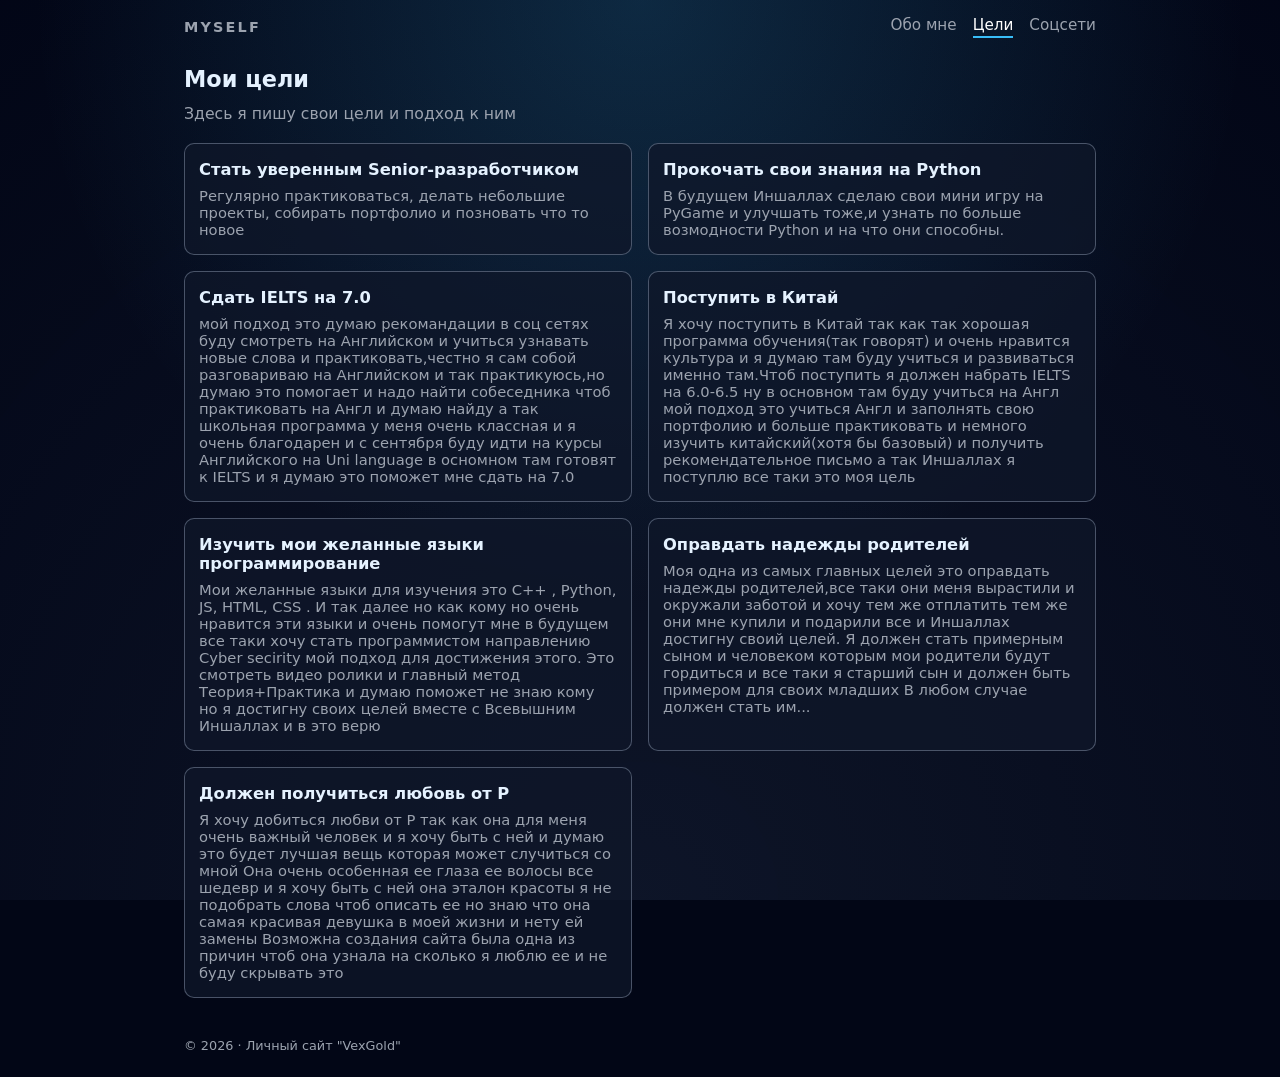
==== goals.html @ e1cd7954 "Add files via upload" ====
<!DOCTYPE html>
<html lang="ru">
<head>
  <meta charset="UTF-8" />
  <meta name="viewport" content="width=device-width, initial-scale=1.0" />
  <title>Myself — Цели</title>

  <link rel="preconnect" href="https://fonts.googleapis.com" />
  <link rel="preconnect" href="https://fonts.gstatic.com" crossorigin />
  <link
    href="https://fonts.googleapis.com/css2?family=Orbitron:wght@400;600;700&display=swap"
    rel="stylesheet"
  />

  <link rel="stylesheet" href="styles.css" />
</head>
<body class="page page-goals">
  <!-- Фон-видео -->
  <div class="bg-video-wrapper">
   <video
  class="bg-video"
  src="https://t90182498472.p.clickup-attachments.com/t90182498472/f03cf18b-3af6-42c3-a1e5-e9335282d789/AQNuDzxpCjECMzit_q8zAYYTkDcn4bsRO0yRiEjAyScOhFrHa2u3xnDvI7C7T9uCPYHyouPjLtfooLZlKV2MS4B752gR0u_Sq4hjk8E..mp4?view=open"
  autoplay
  muted
  loop
  playsinline
></video>
  </div>
  <div class="bg-overlay"></div>

  <header class="site-header">
    <div class="site-logo">Myself</div>
    <nav class="site-nav">
      <a href="about.html" class="site-nav__link">Обо мне</a>
      <a href="goals.html" class="site-nav__link site-nav__link--active">Цели</a>
      <a href="socials.html" class="site-nav__link">Соцсети</a>
    </nav>
  </header>

  <main class="site-main">
    <section class="section">
      <h1 class="section-title">Мои цели</h1>
      <p class="section-intro">
        <!-- TODO: можешь переписать текст под себя -->
        Здесь я пишу свои цели и подход к ним 
      </p>

      <div class="goals-grid">
        <!-- Пример цели 1 -->
        <article class="goal-card">
          <h2 class="goal-card__title">Стать уверенным Senior‑разработчиком</h2>
          <p class="goal-card__text">
            Регулярно практиковаться, делать небольшие проекты, собирать
            портфолио и позновать что то новое 
          </p>
        </article>

        <!-- Пример цели 2 -->
        <article class="goal-card">
          <h2 class="goal-card__title">Прокочать свои знания на Python</h2>
          <p class="goal-card__text">
            В будущем Иншаллах сделаю свои мини игру на PyGame и улучшать тоже,и узнать по больше возмодности Python и на что они способны.
          </p>
        </article>

        <!-- Пример цели 3 -->
        <article class="goal-card">
          <h2 class="goal-card__title">Сдать IELTS на 7.0</h2>
          <p class="goal-card__text">
           мой подход это думаю рекомандации в соц сетях буду смотреть на Английском и учиться 
           узнавать новые слова и практиковать,честно я сам собой разговариваю на Английском и так практикуюсь,но думаю это помогает
           и надо найти собеседника чтоб практиковать на Англ и думаю найду а так школьная программа у меня очень классная и я очень благодарен 
           и с сентября буду идти на курсы Английского на Uni language в осномном там готовят к IELTS и я думаю это поможет мне сдать на 7.0
          </p>
        </article>

        <!-- Пустая карточка 1: ты впишешь свою цель -->
        <article class="goal-card">
            <h2 class="goal-card__title">Поступить в Китай</h2>
            <p class="goal-card__text">
                Я хочу поступить в Китай так как так хорошая программа обучения(так говорят) и очень нравится культура 
                и я думаю там буду учиться и развиваться именно там.Чтоб поступить я должен набрать IELTS на 6.0-6.5 ну в основном там буду учиться на Англ 
                мой подход это учиться Англ и заполнять свою портфолию и больше практиковать и немного изучить китайский(хотя бы базовый)
                и получить рекомендательное письмо а так Иншаллах я поступлю все таки это моя цель     
            </p>
        </article>
        <!-- Пустая карточка 2: ты впишешь свою цель -->
        <article class="goal-card">
         <h2 class="goal-card__title">Изучить мои желанные языки программирование</h2>
            <p class="goal-card__text">
                Мои желанные языки для изучения это C++ , Python, JS, HTML, CSS . И так далее
                но как кому но очень нравится эти языки и очень помогут мне в будущем 
                все таки хочу стать программистом направлению Cyber secirity мой подход для достижения этого.
                Это смотреть видео ролики и главный метод Теория+Практика и думаю поможет не знаю кому но я достигну своих целей вместе с Всевышним Иншаллах и в это верю           
        </article>
        <article class="goal-card">
          <h2 class="goal-card__title">Оправдать надежды родителей</h2>
          <p class="goal-card__text">
           Моя одна из самых главных целей это оправдать надежды родителей,все таки они меня вырастили и окружали заботой
           и хочу тем же отплатить тем же они мне купили и подарили все и Иншаллах достигну своий целей.
           Я должен стать примерным сыном и человеком которым мои родители будут гордиться и все таки я старший сын и должен быть примером для своих младших
           В любом случае должен стать им...
                  </p>
        </article>
        <article class="goal-card">
            <h2 class ="goal-card__title">Должен получиться любовь от Р</h2>
            <p class="goal-card__text">
                Я хочу добиться любви от Р так как она для меня очень важный человек и я хочу быть с ней и думаю это будет лучшая вещь которая может случиться со мной 
                Она очень особенная ее глаза ее волосы все шедевр и я хочу быть с ней она эталон красоты я не подобрать слова чтоб описать ее но знаю что она самая красивая девушка в моей жизни и нету ей замены 
                Возможна создания сайта была одна из причин чтоб она узнала на сколько я люблю ее и не буду скрывать это
      </div>
    </section>
  </main>

  <footer class="site-footer">
    <p class="site-footer__text">
      © 2026 · Личный сайт "VexGold"
    </p>
  </footer>
</body>
</html>
---- styles.css ----
/*
  styles.css — минималистичный стиль для сайта "Myself"
  Цвета: тёмный фон, голубые акценты, белый текст
*/

:root {
  --color-bg-main: #020616;
  --color-bg-card: rgba(7, 16, 40, 0.9);
  --color-accent: #38bdf8; /* голубой */
  --color-accent-soft: #0ea5e9;
  --color-text: #e5f2ff;
  --color-text-muted: #9ca3af;
  --border-radius-lg: 16px;
  --border-radius-md: 10px;
  --transition-fast: 0.15s ease;
}

* {
  box-sizing: border-box;
  margin: 0;
  padding: 0;
}

body {
  min-height: 100vh;
  margin: 0;
  font-family: system-ui, -apple-system, BlinkMacSystemFont, "Segoe UI", sans-serif;
  color: var(--color-text);
  background-color: var(--color-bg-main);
  overflow-x: hidden;
}

/* Обёртка страницы и фон-видео */
.page {
  position: relative;
}

.bg-video-wrapper {
  position: fixed;
  inset: 0;
  z-index: -2;
  overflow: hidden;
}

.bg-video {
  width: 100%;
  height: 100%;
  object-fit: cover;
  filter: saturate(1.1) brightness(0.8);
}

.bg-overlay {
  position: fixed;
  inset: 0;
  background: radial-gradient(circle at top, rgba(56, 189, 248, 0.18), transparent 55%),
              radial-gradient(circle at bottom, rgba(15, 23, 42, 0.9), rgba(2, 6, 23, 0.98));
  z-index: -1;
}

.site-header,
.site-main,
.site-footer {
  position: relative;
  z-index: 1;
}

/* Шапка и навигация (минимализм) */
.site-header {
  display: flex;
  align-items: center;
  justify-content: space-between;
  padding: 16px 24px;
  max-width: 960px;
  margin: 0 auto;
}

.site-logo {
  font-weight: 600;
  letter-spacing: 0.15em;
  text-transform: uppercase;
  font-size: 0.9rem;
  color: var(--color-text-muted);
}

.site-nav {
  display: flex;
  gap: 16px;
}

.site-nav__link {
  position: relative;
  padding-bottom: 4px;
  font-size: 0.95rem;
  color: var(--color-text-muted);
  text-decoration: none;
  transition: color var(--transition-fast);
}

.site-nav__link::after {
  content: "";
  position: absolute;
  left: 0;
  bottom: 0;
  width: 0;
  height: 2px;
  background: var(--color-accent);
  transition: width var(--transition-fast);
}

.site-nav__link:hover {
  color: var(--color-text);
}

.site-nav__link:hover::after {
  width: 100%;
}

.site-nav__link--active {
  color: #ffffff;
}

.site-nav__link--active::after {
  width: 100%;
}

/* Основное содержимое */
.site-main {
  max-width: 960px;
  margin: 0 auto;
  padding: 12px 24px 40px;
}

.hero {
  margin: 32px 0 24px;
}

.hero__title {
  font-size: 2rem;
  margin-bottom: 8px;
}

.hero__subtitle {
  font-size: 0.98rem;
  color: var(--color-text-muted);
  max-width: 540px;
}

.section-title {
  font-size: 1.4rem;
  margin-bottom: 12px;
}

.section-intro,
.about-block__text {
  font-size: 0.98rem;
  color: var(--color-text-muted);
  margin-bottom: 18px;
}

.section-subtitle {
  font-size: 1.1rem;
  margin: 18px 0 10px;
}

/* Теги интересов */
.tag-list {
  list-style: none;
  display: flex;
  flex-wrap: wrap;
  gap: 8px;
}

.tag-list__item {
  padding: 6px 12px;
  border-radius: 999px;
  border: 1px solid rgba(148, 163, 184, 0.4);
  font-size: 0.85rem;
  color: var(--color-text-muted);
}

/* Карточки целей */
.goals-grid {
  display: grid;
  grid-template-columns: repeat(2, minmax(0, 1fr));
  gap: 16px;
  margin-top: 20px;
}

.goal-card {
  border-radius: var(--border-radius-md);
  border: 1px solid rgba(148, 163, 184, 0.45);
  background: rgba(15, 23, 42, 0.75);
  padding: 16px 14px;
}

.goal-card__title {
  font-size: 1.02rem;
  margin-bottom: 8px;
}

.goal-card__text {
  font-size: 0.92rem;
  color: var(--color-text-muted);
}

/* Пустые карточки целей (под твой текст) */
.goal-card--empty {
  border-style: dashed;
  border-color: rgba(148, 163, 184, 0.6);
  display: flex;
  align-items: center;
  justify-content: center;
}

.goal-card--empty span {
  font-size: 0.9rem;
  color: var(--color-text-muted);
  font-style: italic;
}

/* Соцсети — минималистичные иконки */
.socials-minimal {
  margin-top: 24px;
}

.social-icons {
  display: flex;
  gap: 20px;
  align-items: center;
}

.social-icon {
  width: 52px;
  height: 52px;
  border-radius: 50%;
  display: inline-flex;
  align-items: center;
  justify-content: center;
  text-decoration: none;
  backdrop-filter: blur(10px);
  background: rgba(15, 23, 42, 0.8);
  border: 1px solid transparent;
  transition: transform var(--transition-fast),
              border-color var(--transition-fast),
              box-shadow var(--transition-fast);
}

.social-icon__inner {
  font-size: 0.9rem;
  font-weight: 600;
  color: #ffffff;
}

/* Цвета иконок */
.social-icon--telegram {
  border-color: #0ea5e9;
  box-shadow: 0 0 16px rgba(14, 165, 233, 0.55);
}

.social-icon--github {
  border-color: #6b7280;
  box-shadow: 0 0 16px rgba(107, 114, 128, 0.6);
}

.social-icon--instagram {
  border-color: #f97316;
  box-shadow: 0 0 16px rgba(249, 115, 22, 0.65);
}

.social-icon:hover {
  transform: translateY(-2px) scale(1.04);
}

/* Подвал */
.site-footer {
  max-width: 960px;
  margin: 0 auto;
  padding: 0 24px 24px;
}

.site-footer__text {
  font-size: 0.8rem;
  color: var(--color-text-muted);
}

/* Адаптивность */
@media (max-width: 768px) {
  .site-header {
    flex-direction: column;
    align-items: flex-start;
    gap: 8px;
  }

  .site-main {
    padding-inline: 16px;
  }

  .goals-grid {
    grid-template-columns: 1fr;
  }

  .social-icons {
    gap: 16px;
  }
}

/* Акцентный блок на странице "Обо мне" */
.about-highlight {
  margin-top: 20px;
  padding: 12px 14px;
  border-radius: 12px;
  border-left: 3px solid var(--color-accent);
  background: rgba(15, 23, 42, 0.85);
  font-size: 0.9rem;
  color: var(--color-text-muted);
}

.about-highlight strong {
  color: var(--color-accent);
}

/* Блок под Telegram‑канал */
.telegram-section {
  margin-top: 16px;
  margin-bottom: 24px;
}

.telegram-card {
  border-radius: var(--border-radius-md);
  border: 1px solid rgba(148, 163, 184, 0.5);
  background: rgba(15, 23, 42, 0.85);
  padding: 16px 18px;
}

.telegram-card__title {
  font-size: 1.1rem;
  margin-bottom: 8px;
}

.telegram-card__text {
  font-size: 0.92rem;
  color: var(--color-text-muted);
  margin-bottom: 12px;
}

.telegram-card__btn {
  display: inline-block;
  padding: 8px 18px;
  border-radius: 999px;
  background: linear-gradient(135deg, #0ea5e9, #38bdf8);
  color: #ffffff;
  text-decoration: none;
  font-size: 0.9rem;
  font-weight: 500;
  transition: transform var(--transition-fast), box-shadow var(--transition-fast);
}

.telegram-card__btn:hover {
  transform: translateY(-1px);
  box-shadow: 0 0 18px rgba(56, 189, 248, 0.7);
}
/* Плиточные иконки приложений (как на втором скрине) */
.socials-minimal {
  margin-top: 24px;
}

.social-icons--apps {
  display: flex;
  gap: 16px;
  align-items: center;
}

.social-icon-app {
  width: 48px;
  height: 48px;
  border-radius: 14px;
  display: inline-flex;
  align-items: center;
  justify-content: center;
  text-decoration: none;
  color: #ffffff;
  box-shadow: 0 0 14px rgba(0, 0, 0, 0.45);
  transition: transform var(--transition-fast),
              box-shadow var(--transition-fast),
              filter var(--transition-fast);
}

.social-icon-app__svg {
  width: 24px;
  height: 24px;
}

.social-icon-app--telegram {
  background: #229ed9; /* синий телеграма */
}

.social-icon-app--github {
  background: #111827; /* тёмный квадрат, как у гитхаба */
}

.social-icon-app--instagram {
  background: radial-gradient(circle at 30% 30%, #fdf497 0, #fd5949 45%, #d6249f 75%, #285aeb 100%);
}
.social-icon-app--tiktok {
  background: #000000;
  box-shadow: 0 0 16px rgba(0, 0, 0, 0.7);
}

.social-icon-app:hover {
  transform: translateY(-2px) scale(1.04);
  box-shadow: 0 0 18px rgba(0, 0, 0, 0.6);
  filter: brightness(1.05);
}
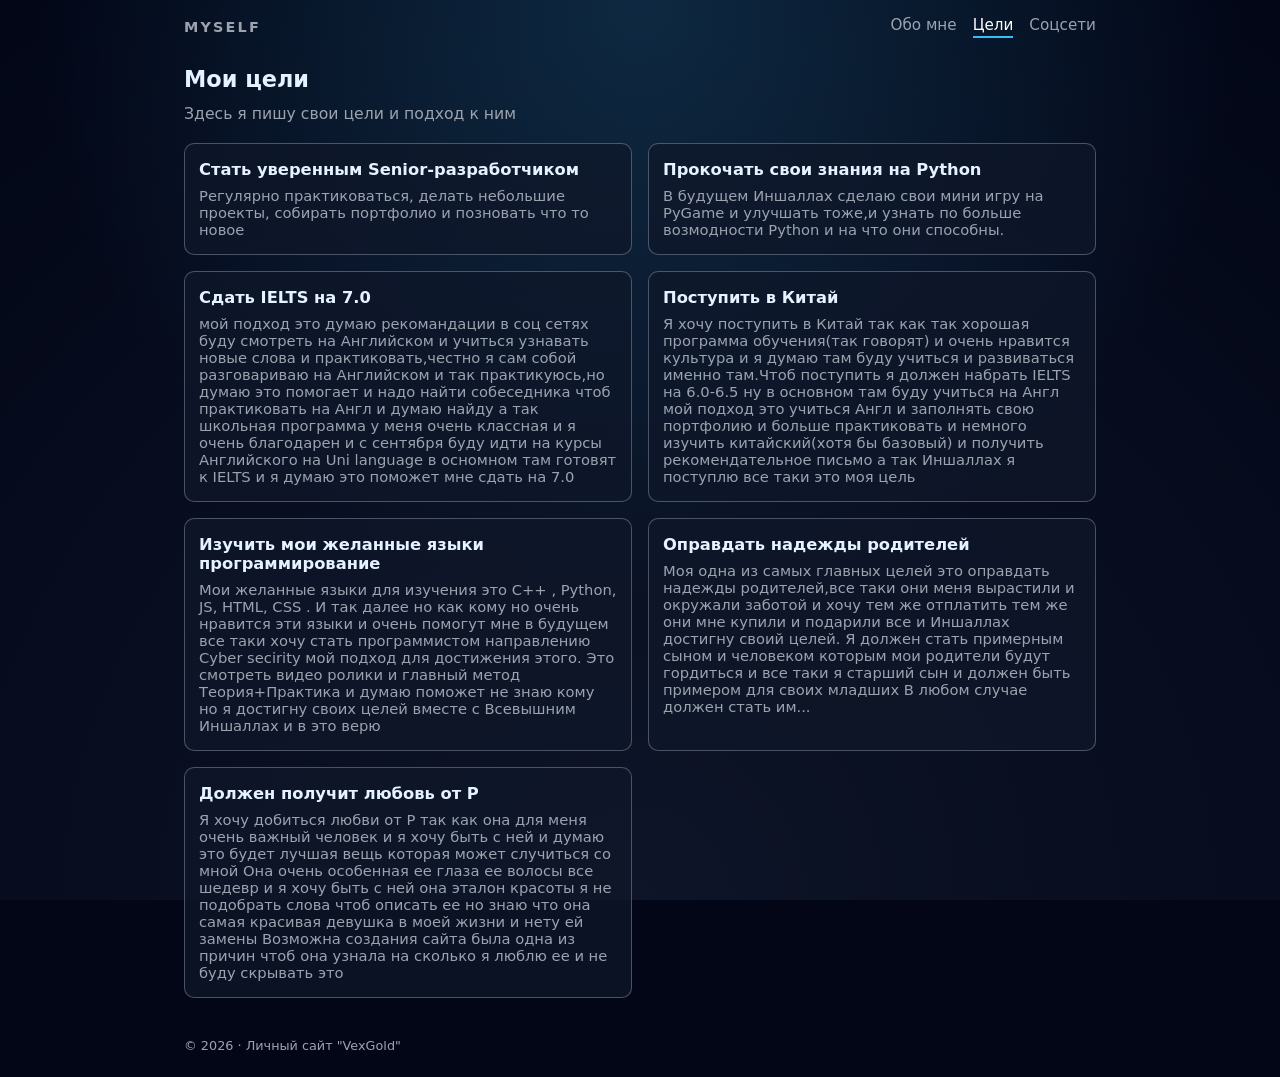
==== commit aa718301: "Update goals.html" ====
--- a/goals.html
+++ b/goals.html
@@ -103,7 +103,7 @@
                   </p>
         </article>
         <article class="goal-card">
-            <h2 class ="goal-card__title">Должен получиться любовь от Р</h2>
+            <h2 class ="goal-card__title">Должен получит любовь от Р</h2>
             <p class="goal-card__text">
                 Я хочу добиться любви от Р так как она для меня очень важный человек и я хочу быть с ней и думаю это будет лучшая вещь которая может случиться со мной 
                 Она очень особенная ее глаза ее волосы все шедевр и я хочу быть с ней она эталон красоты я не подобрать слова чтоб описать ее но знаю что она самая красивая девушка в моей жизни и нету ей замены 
@@ -118,4 +118,5 @@
     </p>
   </footer>
 </body>
-</html>+
+</html>
